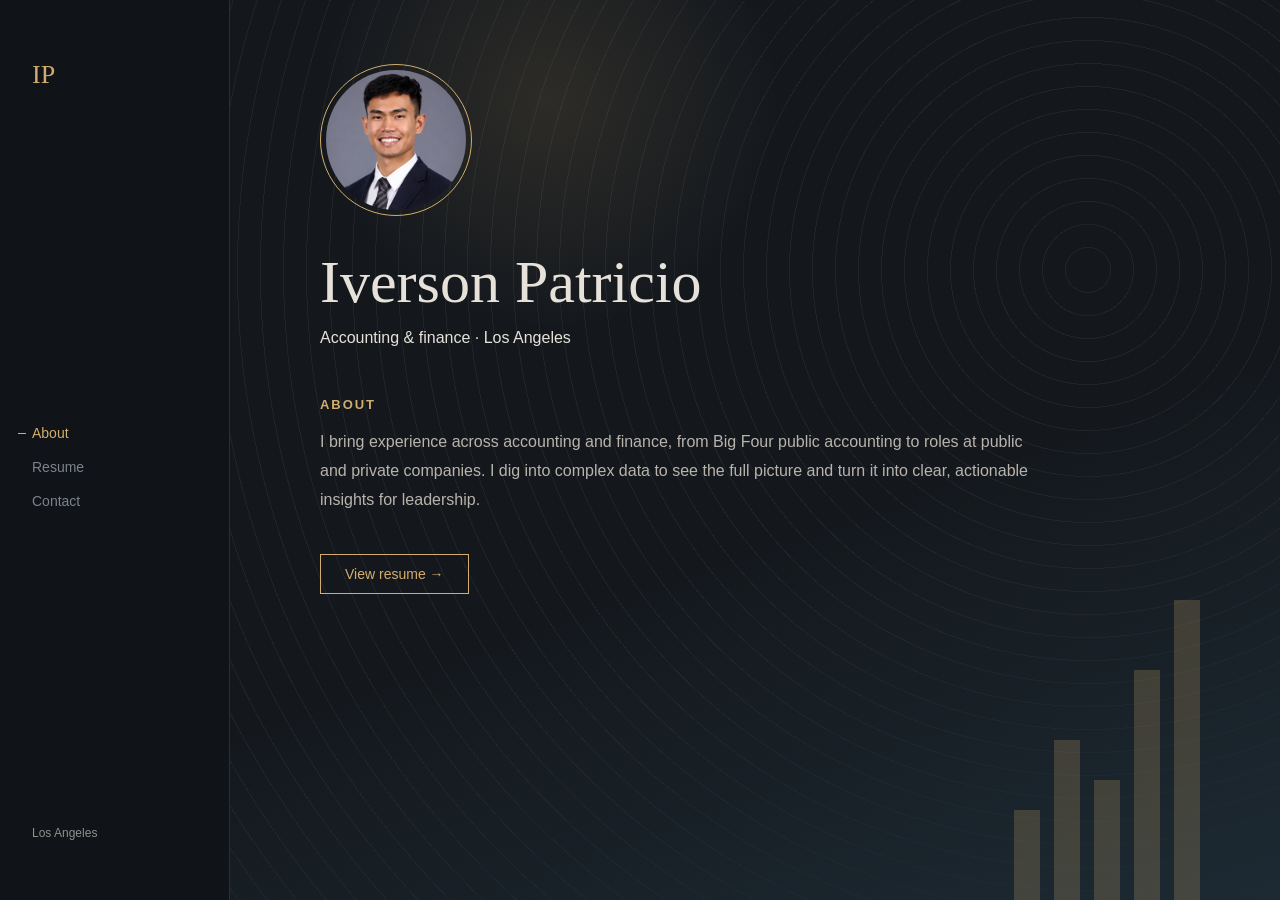
==== preview/index.html @ e3633c42 "Preview: About headshot, stacked" ====
<!doctype html><html><head><meta name="robots" content="noindex"><meta charset='utf-8'><style>body{margin:0;font-family:Helvetica,Arial,sans-serif;display:flex;height:100vh;overflow:hidden;position:relative}nav{width:230px;padding:60px 32px;box-sizing:border-box;display:flex;flex-direction:column;justify-content:space-between;position:relative;z-index:2}.links{display:flex;flex-direction:column}.links a{margin-top:18px;font-size:14px}.logo{font-family:Georgia,serif;font-size:26px}.foot{font-size:12px;opacity:.6}main{padding:120px 90px;max-width:620px;position:relative;z-index:2}h1{font-family:Georgia,serif;font-weight:400;font-size:60px;margin:0}.sub{margin:12px 0 50px}h2{font-size:13px;letter-spacing:.15em;text-transform:uppercase}p{line-height:1.8;font-size:16px}a{text-decoration:none}.btn{display:inline-block;margin-top:24px;font-size:14px;padding:11px 24px}body{background:#14181d;color:#e6e2da;background-image:repeating-radial-gradient(circle at 85% 30%,transparent 0 22px,#ffffff0d 22px 23px)}nav{background:#101317;border-right:1px solid #2a2f36}.links a{color:#7d828a}.links a.on{color:#d2ad6e}.logo{color:#d2ad6e}h2{color:#d2ad6e}p{color:#b8b4ac}.btn{border:1px solid #d2ad6e;color:#d2ad6e}.bar{position:absolute;right:80px;bottom:0;display:flex;gap:14px;align-items:flex-end;z-index:1;opacity:.22}.bar i{width:26px;background:#d2ad6e;display:block}main{}.gl{position:absolute;left:300px;top:-150px;width:500px;height:500px;background:radial-gradient(circle,#d2ad6e22,transparent 65%);z-index:1}.dg{position:absolute;right:0;top:0;width:100%;height:100%;background:linear-gradient(160deg,transparent 60%,#1d2a33 100%);z-index:0}.ln{position:absolute;left:230px;top:420px;width:420px;height:1px;background:linear-gradient(90deg,#d2ad6e66,transparent);z-index:1}body{height:auto;overflow:auto;min-height:100vh}nav{position:sticky;top:0;height:100vh}.wrap{display:flex}.tabs{display:flex;gap:22px;margin:0 0 40px;font-size:12px;letter-spacing:.15em;text-transform:uppercase}.tabs a{color:#7d828a}.tabs a.on{color:#d2ad6e}.job{border-left:1px solid #d2ad6e55;padding:0 0 26px 22px;position:relative}.job:before{content:'';position:absolute;left:-4px;top:6px;width:7px;height:7px;border-radius:50%;background:#d2ad6e}.job h3{font-family:Georgia,serif;font-weight:400;font-size:20px;margin:0}.meta{font-size:13px;color:#d2ad6e;margin:4px 0 8px}.job ul{margin:0;padding-left:18px;color:#b8b4ac;font-size:14px;line-height:1.7}.chips span{display:inline-block;border:1px solid #3a3f46;padding:6px 12px;margin:0 8px 8px 0;font-size:13px;color:#cfcac0}h2{margin-top:44px}main{max-width:720px;padding:80px 90px}
body{overflow:hidden;height:100vh}nav{height:100vh}
#stage{flex:1;position:relative;height:100vh;overflow:hidden;z-index:2}
.view{position:absolute;inset:0;overflow-y:auto;opacity:0;visibility:hidden;transform:translateY(24px);transition:opacity .55s cubic-bezier(.2,.7,.2,1),transform .55s cubic-bezier(.2,.7,.2,1),visibility 0s .55s}
.view.on{opacity:1;visibility:visible;transform:none;transition-delay:.12s,.12s,0s}
.view.out{opacity:0;transform:translateY(-16px)}
.view main{max-width:720px}
.links a{position:relative;cursor:pointer;transition:color .3s}
.links a:after{content:'';position:absolute;left:-14px;top:50%;width:0;height:1px;background:#d2ad6e;transition:width .35s}
.links a.on:after{width:8px}.links a:hover{color:#e6e2da}
.btn{transition:background .3s,color .3s}.btn:hover{background:#d2ad6e;color:#14181d}
.bar i{transform-origin:bottom;transform:scaleY(0);transition:transform 1.1s cubic-bezier(.2,.8,.2,1),opacity .6s}
.bar.go i{transform:scaleY(var(--s,1))}
.ln{transform-origin:left;transform:scaleX(0);transition:transform 1.2s cubic-bezier(.2,.8,.2,1) .2s}.ln.go{transform:scaleX(1)}
.gl{transition:transform 1.4s ease}
.rv{opacity:0;transform:translateY(14px);transition:opacity .6s ease,transform .6s ease}.rv.in{opacity:1;transform:none}
@media (prefers-reduced-motion:reduce){*{transition:none!important}}
.skcat{font-size:12px;letter-spacing:.12em;text-transform:uppercase;color:#7d828a;margin:18px 0 10px}.tabs a{cursor:pointer;transition:color .3s}.tabs a:hover{color:#e6e2da}.card{display:flex;gap:26px;align-items:center;border:1px solid #d2ad6e88;background:#101317cc;padding:28px 32px;max-width:560px;margin:10px 0 8px}.card img{width:110px;height:110px;border-radius:50%;object-fit:cover;object-position:50% 25%;border:1px solid #d2ad6e;padding:4px;flex:none}.cn{font-family:Georgia,serif;font-size:24px;color:#e6e2da}.cs{font-size:13px;color:#d2ad6e;margin:4px 0 14px}.cl{display:block;font-size:14px;color:#b8b4ac;line-height:1.8;transition:color .3s}.cl:hover{color:#d2ad6e}#about main{padding-top:64px}.hs{width:140px;height:140px;border-radius:50%;object-fit:cover;object-position:50% 25%;border:1px solid #d2ad6e;padding:5px;margin:0 0 32px;display:block;position:relative;z-index:3;flex:none}@media (max-width:900px){#about main{padding:48px 28px}.hs{width:110px;height:110px}}</style></head><body><div class='dg'></div><div class='gl'></div><div class='bar'><i style='height:90px'></i><i style='height:160px'></i><i style='height:120px'></i><i style='height:230px'></i><i style='height:300px'></i></div><nav><div class="logo">IP</div><div class="links"><a data-go="about" href="#about">About</a><a data-go="resume" href="#resume">Resume</a><a data-go="contact" href="#contact">Contact</a></div><div class="foot">Los Angeles</div></nav><div id='stage'><section class='view' id='about'><main><img class='rv hs' src='headshot.png' alt='Iverson Patricio'><h1 class='rv'>Iverson Patricio</h1><div class="sub">Accounting &amp; finance · Los Angeles</div><h2 class='rv'>About</h2><p class='rv'>I bring experience across accounting and finance, from Big Four public accounting to roles at public and private companies. I dig into complex data to see the full picture and turn it into clear, actionable insights for leadership.</p><a class="btn" href="#resume" data-go="resume">View resume →</a></main></section><section class='view' id='resume'><main><h1 class='rv'>Resume</h1><div class='sub'>Accounting &amp; finance · Los Angeles</div>
<div class='tabs'><a href='#' data-jump='r-exp'>Experience</a><a href='#' data-jump='r-edu'>Education</a><a href='#' data-jump='r-cert'>Certifications</a><a href='#' data-jump='r-skills'>Skills</a><a href='#' data-jump='r-int'>Interests</a></div>
<h2 class='rv' >Summary</h2><p class='rv'  style='color:#b8b4ac;line-height:1.8'>Finance professional with progressive experience across public accounting and corporate FP&amp;A and financial reporting in homebuilding, banking, and other private industries managing over $5B in assets.</p><h2 class='rv' id='r-exp'>Experience</h2><div class='job rv' ><h3>Senior Financial and Reporting Analyst</h3><div class='meta'>Thomas James Homes · Aliso Viejo, CA · 08/2025 – Present</div><ul><li>Managed quarterly and annual audited financial statements per GAAP, including footnotes and audit-ready tie-out schedules in Workiva</li><li>Led external audit deliverables and communications between internal teams and external auditors</li><li>Led multi-divisional P&amp;L analysis, forecasting, and reporting packages and presentations</li><li>Managed monthly board reporting packages for executive leadership, including KPIs, variance analysis, and executive-level presentations</li><li>Ensured accuracy, completeness, and integrity of financial data across monthly, quarterly, and ad-hoc reporting</li><li>Partnered with Divisional VP of Finance, Operational Finance, Corporate FP&amp;A, and Accounting to validate actuals vs. plan and forecast</li></ul></ul></div><div class='job rv' ><h3>Experienced Audit / Acting Senior</h3><div class='meta'>PwC · Los Angeles, CA · 08/2024 – 08/2025</div><ul><li>Performed financial testing and analysis aligned with US GAAP and PCAOB standards, evaluating internal controls and operational efficiency</li><li>Conducted detailed reviews of financial statements, including tie-out and tie-in procedures, to ensure data accuracy</li><li>Managed engagements from planning through reporting, meeting tight deadlines without compromising quality</li><li>As Acting Senior, directed audit work over financial statements and coordinated client deliverables, testing, and review notes</li><li>Applied GAAP and analytical procedures to investigate variances and keep deliverables accurate and audit-ready</li></ul></div><div class='job rv' ><h3>Experienced Audit Associate</h3><div class='meta'>Eide Bailly · Laguna Hills, CA · 08/2023 – 08/2024</div><ul><li>Evaluated financial statements through tie-out and tie-in procedures to ensure data integrity</li><li>Led audit projects from planning through reporting while managing competing priorities</li><li>Performed control testing and validated financial data, supporting operational efficiency</li><li>Performed substantive and controls-oriented audit work across financial statements</li><li>Delivered audit testing and documentation under tight timelines</li></ul></div><div class='job rv' ><h3>Assistant Controller</h3><div class='meta'>Freedom Management Company LLC · 05/2021 – 05/2023</div><ul><li>Managed month-end close, preparing financial documents and supporting the CFO on high-priority reporting deliverables</li><li>Reconciled QuickBooks transactions and oversaw intercompany invoicing and credit card compliance across multiple entities, strengthening financial controls</li><li>Led system migration for payroll and scheduling platforms, ensuring accurate data conversion and training staff on new financial processes</li><li>Built Excel-based schedules and management reporting packages for leadership</li><li>Partnered with leadership on financial packages and process improvements, bridging operational results to management reporting</li></ul></div><div class='job rv' ><h3>Bookkeeper · Dining Room Lead</h3><div class='meta'>Freedom Village · Lake Forest, CA · 08/2016 – 05/2021</div><ul><li>Bookkeeper (08/2018 – 05/2021): kept cash, deposits, and guest charges accurate through busy service weeks and month-end rushes</li><li>Handled vendor bills, drawer counts, and resident and guest billing questions while staying calm and responsive</li><li>Partnered with dining managers so the numbers behind a packed floor were right and residents' accounts were handled with care</li><li>Dining Room Associate / Lead (08/2016 – 08/2018): worked a fast-paced, full-service dining room, handling special requests with patience</li><li>Led busy-night shifts by keeping service moving, resolving guest concerns on the spot, and closing out the shift accurately</li></ul></div>
<h2 class='rv' id='r-edu'>Education</h2><div class='job rv' ><h3>California State University, Fullerton</h3><div class='meta'>B.A. in Accounting</div></div><div class='job rv' ><h3>Saddleback College</h3><div class='meta'>A.S. in Business Administration</div></div>
<h2 class='rv' id='r-cert'>Certifications</h2><div class='chips rv' ><span>CPA Candidate (1 of 4 sections passed)</span><span>Alteryx Core Certified</span><span>Financial Planning Foundations</span><span>Real Estate Analytics</span><span>Beta Alpha Psi</span></div>
<h2 class='rv' id='r-skills'>Skills</h2><div class='rv skcat'>Accounting &amp; Financial Reporting</div><div class='chips rv' ><span>GAAP financial statements</span><span>Month-end close</span><span>Footnote drafting</span><span>Technical accounting research</span><span>SOX / PCAOB testing</span><span>Audit liaison</span><span>Workiva</span></div><div class='rv skcat'>FP&amp;A</div><div class='chips rv' ><span>Forecasting</span><span>Financial modeling</span><span>KPI &amp; variance analysis</span><span>Management reporting</span><span>Executive presentations</span></div><div class='rv skcat'>Software</div><div class='chips rv' ><span>Alteryx</span><span>QuickBooks</span><span>Power BI</span><span>Vena FP&amp;A</span><span>Excel</span></div><div class='rv skcat'>AI</div><div class='chips rv' ><span>Claude</span><span>Codex</span><span>Grok</span><span>xAI</span></div>
<h2 class='rv' id='r-int'>Interests</h2><div class='chips rv' ><span>Going to the beach</span><span>Traveling</span><span>Playing basketball</span><span>Fitness</span></div></main></section><section class='view' id='contact'><main><h1 class='rv'>Contact</h1><div class='sub'>Accounting &amp; finance · Los Angeles</div><h2 class='rv'>Get in touch</h2><div class='card rv'><img src='headshot.png' alt='Iverson Patricio'><div><div class='cn'>Iverson Patricio</div><div class='cs'>Accounting &amp; finance · Los Angeles</div><a class='cl' href='mailto:allamiverson@gmail.com'>allamiverson@gmail.com</a><a class='cl' href='https://www.linkedin.com/in/iverson-patricio-32b6551a6/' target='_blank' rel='noopener'>linkedin.com/in/iverson-patricio-32b6551a6</a></div></div><a class='btn' href='#about' data-go='about'>← Back to about</a></main></section></div><script>
const V=['about','resume','contact'],bars=[...document.querySelectorAll('.bar i')],B=document.querySelector('.bar'),G=document.querySelector('.gl');
const sets={about:[1,1,1,1,1],resume:[.7,1.15,.9,1.3,1.05],contact:[.5,.8,1.1,.75,1.2]};
function bar(v,k=1){bars.forEach((b,i)=>{b.style.transitionDelay=(i*90)+'ms';b.style.setProperty('--s',(sets[v][i]*k).toFixed(3))})}
function show(v){if(!V.includes(v))v='about';document.querySelectorAll('.links a').forEach(a=>a.classList.toggle('on',a.dataset.go===v));
document.querySelectorAll('.view').forEach(s=>{if(s.id===v){s.classList.remove('out');s.classList.add('on');s.scrollTop=0;reveal(s)}else if(s.classList.contains('on')){s.classList.remove('on');s.classList.add('out')}});
bar(v);G.style.transform='translate('+(V.indexOf(v)*60)+'px,'+(V.indexOf(v)*40)+'px)'}
document.addEventListener('click',e=>{const j=e.target.closest('[data-jump]');if(j){e.preventDefault();const t=document.getElementById(j.dataset.jump),v=t.closest('.view');v.scrollTo({top:t.offsetTop-30,behavior:'smooth'});document.querySelectorAll('.tabs a').forEach(x=>x.classList.toggle('on',x===j));return}const a=e.target.closest('[data-go]');if(a){e.preventDefault();history.pushState(null,'','#'+a.dataset.go);show(a.dataset.go)}});
addEventListener('popstate',()=>show(location.hash.slice(1)));
const io=new IntersectionObserver(es=>es.forEach(x=>{if(x.isIntersecting){x.target.classList.add('in');io.unobserve(x.target)}}),{threshold:.15});
function reveal(s){s.querySelectorAll('.rv').forEach((el,i)=>{el.classList.remove('in');el.style.transitionDelay=Math.min(i*60,360)+'ms';if(el.getBoundingClientRect().top<innerHeight){setTimeout(()=>el.classList.add('in'),30)}else io.observe(el)})}
document.querySelectorAll('.view').forEach(s=>s.addEventListener('scroll',()=>{const p=s.scrollTop/Math.max(1,s.scrollHeight-s.clientHeight);bars.forEach(b=>b.style.transitionDelay='0ms');bar(s.id,1+p*.25);B.style.opacity=(.22-p*.08).toFixed(3)}));
requestAnimationFrame(()=>{B.classList.add('go');show(location.hash.slice(1)||'about')});
</script></body></html>
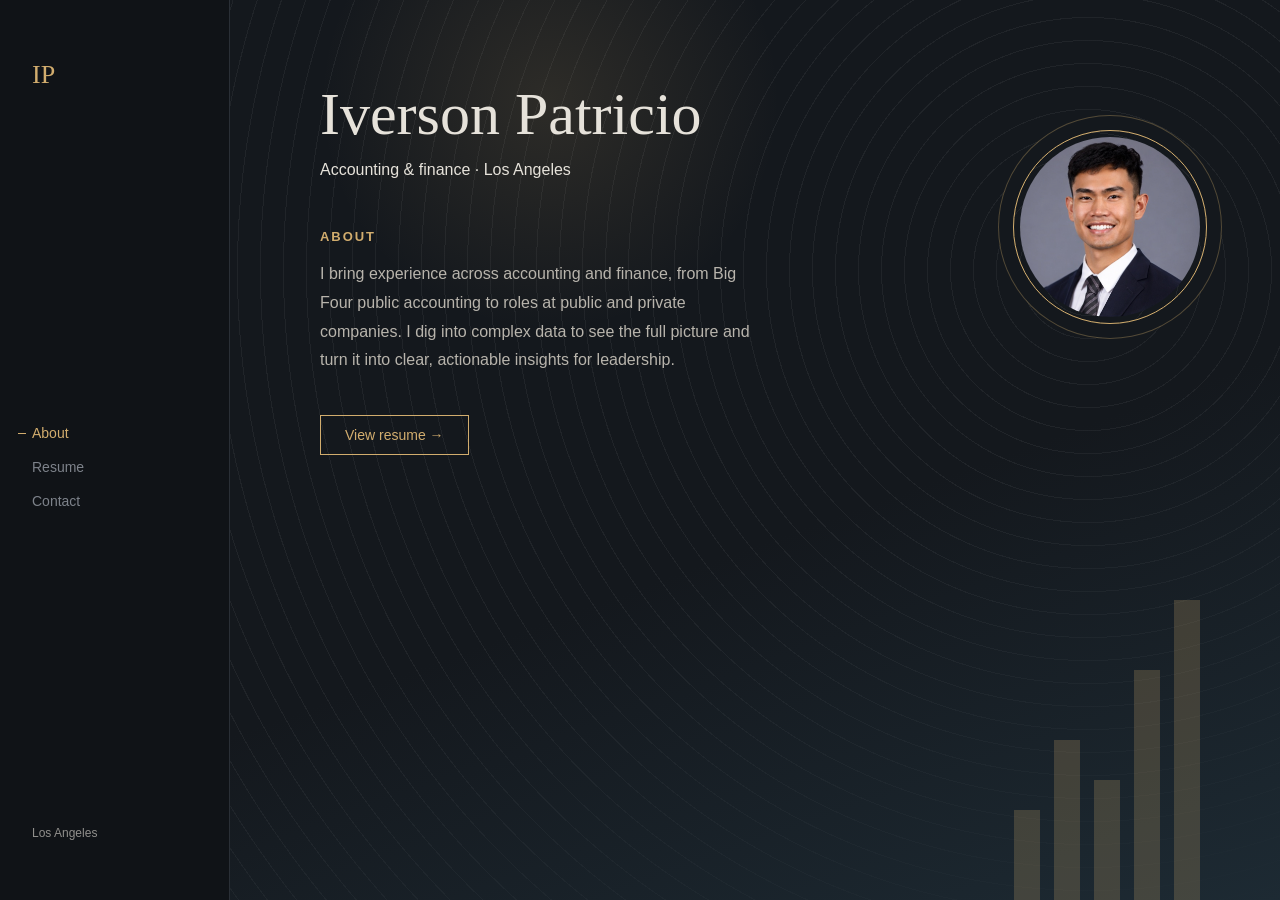
==== commit d229e625: "Preview: About photo in gold rings, text column narrowed" ====
--- a/preview/index.html
+++ b/preview/index.html
@@ -15,7 +15,7 @@
 .gl{transition:transform 1.4s ease}
 .rv{opacity:0;transform:translateY(14px);transition:opacity .6s ease,transform .6s ease}.rv.in{opacity:1;transform:none}
 @media (prefers-reduced-motion:reduce){*{transition:none!important}}
-.skcat{font-size:12px;letter-spacing:.12em;text-transform:uppercase;color:#7d828a;margin:18px 0 10px}.tabs a{cursor:pointer;transition:color .3s}.tabs a:hover{color:#e6e2da}.card{display:flex;gap:26px;align-items:center;border:1px solid #d2ad6e88;background:#101317cc;padding:28px 32px;max-width:560px;margin:10px 0 8px}.card img{width:110px;height:110px;border-radius:50%;object-fit:cover;object-position:50% 25%;border:1px solid #d2ad6e;padding:4px;flex:none}.cn{font-family:Georgia,serif;font-size:24px;color:#e6e2da}.cs{font-size:13px;color:#d2ad6e;margin:4px 0 14px}.cl{display:block;font-size:14px;color:#b8b4ac;line-height:1.8;transition:color .3s}.cl:hover{color:#d2ad6e}#about main{padding-top:64px}.hs{width:140px;height:140px;border-radius:50%;object-fit:cover;object-position:50% 25%;border:1px solid #d2ad6e;padding:5px;margin:0 0 32px;display:block;position:relative;z-index:3;flex:none}@media (max-width:900px){#about main{padding:48px 28px}.hs{width:110px;height:110px}}</style></head><body><div class='dg'></div><div class='gl'></div><div class='bar'><i style='height:90px'></i><i style='height:160px'></i><i style='height:120px'></i><i style='height:230px'></i><i style='height:300px'></i></div><nav><div class="logo">IP</div><div class="links"><a data-go="about" href="#about">About</a><a data-go="resume" href="#resume">Resume</a><a data-go="contact" href="#contact">Contact</a></div><div class="foot">Los Angeles</div></nav><div id='stage'><section class='view' id='about'><main><img class='rv hs' src='headshot.png' alt='Iverson Patricio'><h1 class='rv'>Iverson Patricio</h1><div class="sub">Accounting &amp; finance · Los Angeles</div><h2 class='rv'>About</h2><p class='rv'>I bring experience across accounting and finance, from Big Four public accounting to roles at public and private companies. I dig into complex data to see the full picture and turn it into clear, actionable insights for leadership.</p><a class="btn" href="#resume" data-go="resume">View resume →</a></main></section><section class='view' id='resume'><main><h1 class='rv'>Resume</h1><div class='sub'>Accounting &amp; finance · Los Angeles</div>
+.skcat{font-size:12px;letter-spacing:.12em;text-transform:uppercase;color:#7d828a;margin:18px 0 10px}.tabs a{cursor:pointer;transition:color .3s}.tabs a:hover{color:#e6e2da}.card{display:flex;gap:26px;align-items:center;border:1px solid #d2ad6e88;background:#101317cc;padding:28px 32px;max-width:560px;margin:10px 0 8px}.card img{width:110px;height:110px;border-radius:50%;object-fit:cover;object-position:50% 25%;border:1px solid #d2ad6e;padding:4px;flex:none}.cn{font-family:Georgia,serif;font-size:24px;color:#e6e2da}.cs{font-size:13px;color:#d2ad6e;margin:4px 0 14px}.cl{display:block;font-size:14px;color:#b8b4ac;line-height:1.8;transition:color .3s}.cl:hover{color:#d2ad6e}.hs{width:140px;height:140px;border-radius:50%;object-fit:cover;object-position:50% 25%;border:1px solid #d2ad6e;padding:5px;margin:0 0 32px;display:block;position:relative;z-index:3;flex:none}@media (max-width:900px){#about main{padding:48px 28px}.hs{width:110px;height:110px}}#about main,#about p{max-width:440px}.ring{position:absolute;right:7%;top:130px;width:180px;height:180px;border-radius:50%;object-fit:cover;object-position:50% 25%;border:1px solid #d2ad6e;padding:6px;box-shadow:0 0 0 14px #14181d,0 0 0 15px #d2ad6e55;z-index:1}@media (max-width:1100px){.ring{position:static;display:block;width:120px;height:120px;margin:48px 0 0 90px}#about main{padding-top:36px}}</style></head><body><div class='dg'></div><div class='gl'></div><div class='bar'><i style='height:90px'></i><i style='height:160px'></i><i style='height:120px'></i><i style='height:230px'></i><i style='height:300px'></i></div><nav><div class="logo">IP</div><div class="links"><a data-go="about" href="#about">About</a><a data-go="resume" href="#resume">Resume</a><a data-go="contact" href="#contact">Contact</a></div><div class="foot">Los Angeles</div></nav><div id='stage'><section class='view' id='about'><img class='ring' src='headshot.png' alt='Iverson Patricio'><main><h1 class='rv'>Iverson Patricio</h1><div class="sub">Accounting &amp; finance · Los Angeles</div><h2 class='rv'>About</h2><p class='rv'>I bring experience across accounting and finance, from Big Four public accounting to roles at public and private companies. I dig into complex data to see the full picture and turn it into clear, actionable insights for leadership.</p><a class="btn" href="#resume" data-go="resume">View resume →</a></main></section><section class='view' id='resume'><main><h1 class='rv'>Resume</h1><div class='sub'>Accounting &amp; finance · Los Angeles</div>
 <div class='tabs'><a href='#' data-jump='r-exp'>Experience</a><a href='#' data-jump='r-edu'>Education</a><a href='#' data-jump='r-cert'>Certifications</a><a href='#' data-jump='r-skills'>Skills</a><a href='#' data-jump='r-int'>Interests</a></div>
 <h2 class='rv' >Summary</h2><p class='rv'  style='color:#b8b4ac;line-height:1.8'>Finance professional with progressive experience across public accounting and corporate FP&amp;A and financial reporting in homebuilding, banking, and other private industries managing over $5B in assets.</p><h2 class='rv' id='r-exp'>Experience</h2><div class='job rv' ><h3>Senior Financial and Reporting Analyst</h3><div class='meta'>Thomas James Homes · Aliso Viejo, CA · 08/2025 – Present</div><ul><li>Managed quarterly and annual audited financial statements per GAAP, including footnotes and audit-ready tie-out schedules in Workiva</li><li>Led external audit deliverables and communications between internal teams and external auditors</li><li>Led multi-divisional P&amp;L analysis, forecasting, and reporting packages and presentations</li><li>Managed monthly board reporting packages for executive leadership, including KPIs, variance analysis, and executive-level presentations</li><li>Ensured accuracy, completeness, and integrity of financial data across monthly, quarterly, and ad-hoc reporting</li><li>Partnered with Divisional VP of Finance, Operational Finance, Corporate FP&amp;A, and Accounting to validate actuals vs. plan and forecast</li></ul></ul></div><div class='job rv' ><h3>Experienced Audit / Acting Senior</h3><div class='meta'>PwC · Los Angeles, CA · 08/2024 – 08/2025</div><ul><li>Performed financial testing and analysis aligned with US GAAP and PCAOB standards, evaluating internal controls and operational efficiency</li><li>Conducted detailed reviews of financial statements, including tie-out and tie-in procedures, to ensure data accuracy</li><li>Managed engagements from planning through reporting, meeting tight deadlines without compromising quality</li><li>As Acting Senior, directed audit work over financial statements and coordinated client deliverables, testing, and review notes</li><li>Applied GAAP and analytical procedures to investigate variances and keep deliverables accurate and audit-ready</li></ul></div><div class='job rv' ><h3>Experienced Audit Associate</h3><div class='meta'>Eide Bailly · Laguna Hills, CA · 08/2023 – 08/2024</div><ul><li>Evaluated financial statements through tie-out and tie-in procedures to ensure data integrity</li><li>Led audit projects from planning through reporting while managing competing priorities</li><li>Performed control testing and validated financial data, supporting operational efficiency</li><li>Performed substantive and controls-oriented audit work across financial statements</li><li>Delivered audit testing and documentation under tight timelines</li></ul></div><div class='job rv' ><h3>Assistant Controller</h3><div class='meta'>Freedom Management Company LLC · 05/2021 – 05/2023</div><ul><li>Managed month-end close, preparing financial documents and supporting the CFO on high-priority reporting deliverables</li><li>Reconciled QuickBooks transactions and oversaw intercompany invoicing and credit card compliance across multiple entities, strengthening financial controls</li><li>Led system migration for payroll and scheduling platforms, ensuring accurate data conversion and training staff on new financial processes</li><li>Built Excel-based schedules and management reporting packages for leadership</li><li>Partnered with leadership on financial packages and process improvements, bridging operational results to management reporting</li></ul></div><div class='job rv' ><h3>Bookkeeper · Dining Room Lead</h3><div class='meta'>Freedom Village · Lake Forest, CA · 08/2016 – 05/2021</div><ul><li>Bookkeeper (08/2018 – 05/2021): kept cash, deposits, and guest charges accurate through busy service weeks and month-end rushes</li><li>Handled vendor bills, drawer counts, and resident and guest billing questions while staying calm and responsive</li><li>Partnered with dining managers so the numbers behind a packed floor were right and residents' accounts were handled with care</li><li>Dining Room Associate / Lead (08/2016 – 08/2018): worked a fast-paced, full-service dining room, handling special requests with patience</li><li>Led busy-night shifts by keeping service moving, resolving guest concerns on the spot, and closing out the shift accurately</li></ul></div>
 <h2 class='rv' id='r-edu'>Education</h2><div class='job rv' ><h3>California State University, Fullerton</h3><div class='meta'>B.A. in Accounting</div></div><div class='job rv' ><h3>Saddleback College</h3><div class='meta'>A.S. in Business Administration</div></div>
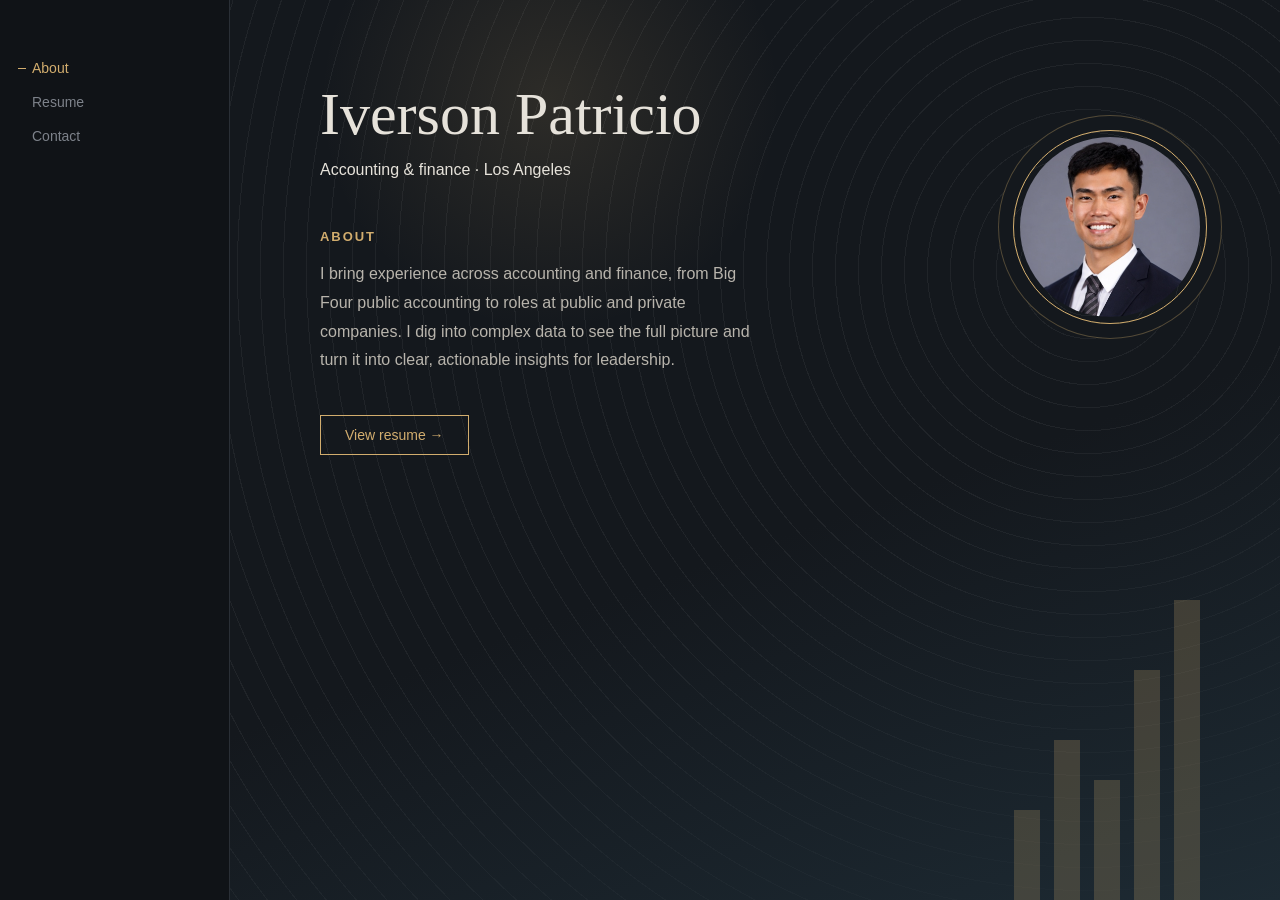
==== commit 6e90f8fd: "Preview: nav top-left, remove IP and Los Angeles" ====
--- a/preview/index.html
+++ b/preview/index.html
@@ -15,7 +15,7 @@
 .gl{transition:transform 1.4s ease}
 .rv{opacity:0;transform:translateY(14px);transition:opacity .6s ease,transform .6s ease}.rv.in{opacity:1;transform:none}
 @media (prefers-reduced-motion:reduce){*{transition:none!important}}
-.skcat{font-size:12px;letter-spacing:.12em;text-transform:uppercase;color:#7d828a;margin:18px 0 10px}.tabs a{cursor:pointer;transition:color .3s}.tabs a:hover{color:#e6e2da}.card{display:flex;gap:26px;align-items:center;border:1px solid #d2ad6e88;background:#101317cc;padding:28px 32px;max-width:560px;margin:10px 0 8px}.card img{width:110px;height:110px;border-radius:50%;object-fit:cover;object-position:50% 25%;border:1px solid #d2ad6e;padding:4px;flex:none}.cn{font-family:Georgia,serif;font-size:24px;color:#e6e2da}.cs{font-size:13px;color:#d2ad6e;margin:4px 0 14px}.cl{display:block;font-size:14px;color:#b8b4ac;line-height:1.8;transition:color .3s}.cl:hover{color:#d2ad6e}.hs{width:140px;height:140px;border-radius:50%;object-fit:cover;object-position:50% 25%;border:1px solid #d2ad6e;padding:5px;margin:0 0 32px;display:block;position:relative;z-index:3;flex:none}@media (max-width:900px){#about main{padding:48px 28px}.hs{width:110px;height:110px}}#about main,#about p{max-width:440px}.ring{position:absolute;right:7%;top:130px;width:180px;height:180px;border-radius:50%;object-fit:cover;object-position:50% 25%;border:1px solid #d2ad6e;padding:6px;box-shadow:0 0 0 14px #14181d,0 0 0 15px #d2ad6e55;z-index:1}@media (max-width:1100px){.ring{position:static;display:block;width:120px;height:120px;margin:48px 0 0 90px}#about main{padding-top:36px}}</style></head><body><div class='dg'></div><div class='gl'></div><div class='bar'><i style='height:90px'></i><i style='height:160px'></i><i style='height:120px'></i><i style='height:230px'></i><i style='height:300px'></i></div><nav><div class="logo">IP</div><div class="links"><a data-go="about" href="#about">About</a><a data-go="resume" href="#resume">Resume</a><a data-go="contact" href="#contact">Contact</a></div><div class="foot">Los Angeles</div></nav><div id='stage'><section class='view' id='about'><img class='ring' src='headshot.png' alt='Iverson Patricio'><main><h1 class='rv'>Iverson Patricio</h1><div class="sub">Accounting &amp; finance · Los Angeles</div><h2 class='rv'>About</h2><p class='rv'>I bring experience across accounting and finance, from Big Four public accounting to roles at public and private companies. I dig into complex data to see the full picture and turn it into clear, actionable insights for leadership.</p><a class="btn" href="#resume" data-go="resume">View resume →</a></main></section><section class='view' id='resume'><main><h1 class='rv'>Resume</h1><div class='sub'>Accounting &amp; finance · Los Angeles</div>
+.skcat{font-size:12px;letter-spacing:.12em;text-transform:uppercase;color:#7d828a;margin:18px 0 10px}.tabs a{cursor:pointer;transition:color .3s}.tabs a:hover{color:#e6e2da}.card{display:flex;gap:26px;align-items:center;border:1px solid #d2ad6e88;background:#101317cc;padding:28px 32px;max-width:560px;margin:10px 0 8px}.card img{width:110px;height:110px;border-radius:50%;object-fit:cover;object-position:50% 25%;border:1px solid #d2ad6e;padding:4px;flex:none}.cn{font-family:Georgia,serif;font-size:24px;color:#e6e2da}.cs{font-size:13px;color:#d2ad6e;margin:4px 0 14px}.cl{display:block;font-size:14px;color:#b8b4ac;line-height:1.8;transition:color .3s}.cl:hover{color:#d2ad6e}.hs{width:140px;height:140px;border-radius:50%;object-fit:cover;object-position:50% 25%;border:1px solid #d2ad6e;padding:5px;margin:0 0 32px;display:block;position:relative;z-index:3;flex:none}@media (max-width:900px){#about main{padding:48px 28px}.hs{width:110px;height:110px}}#about main,#about p{max-width:440px}.ring{position:absolute;right:7%;top:130px;width:180px;height:180px;border-radius:50%;object-fit:cover;object-position:50% 25%;border:1px solid #d2ad6e;padding:6px;box-shadow:0 0 0 14px #14181d,0 0 0 15px #d2ad6e55;z-index:1}@media (max-width:1100px){.ring{position:static;display:block;width:120px;height:120px;margin:48px 0 0 90px}#about main{padding-top:36px}}nav{justify-content:flex-start!important}.links a:first-child{margin-top:0}</style></head><body><div class='dg'></div><div class='gl'></div><div class='bar'><i style='height:90px'></i><i style='height:160px'></i><i style='height:120px'></i><i style='height:230px'></i><i style='height:300px'></i></div><nav><div class="links"><a data-go="about" href="#about">About</a><a data-go="resume" href="#resume">Resume</a><a data-go="contact" href="#contact">Contact</a></div></nav><div id='stage'><section class='view' id='about'><img class='ring' src='headshot.png' alt='Iverson Patricio'><main><h1 class='rv'>Iverson Patricio</h1><div class="sub">Accounting &amp; finance · Los Angeles</div><h2 class='rv'>About</h2><p class='rv'>I bring experience across accounting and finance, from Big Four public accounting to roles at public and private companies. I dig into complex data to see the full picture and turn it into clear, actionable insights for leadership.</p><a class="btn" href="#resume" data-go="resume">View resume →</a></main></section><section class='view' id='resume'><main><h1 class='rv'>Resume</h1><div class='sub'>Accounting &amp; finance · Los Angeles</div>
 <div class='tabs'><a href='#' data-jump='r-exp'>Experience</a><a href='#' data-jump='r-edu'>Education</a><a href='#' data-jump='r-cert'>Certifications</a><a href='#' data-jump='r-skills'>Skills</a><a href='#' data-jump='r-int'>Interests</a></div>
 <h2 class='rv' >Summary</h2><p class='rv'  style='color:#b8b4ac;line-height:1.8'>Finance professional with progressive experience across public accounting and corporate FP&amp;A and financial reporting in homebuilding, banking, and other private industries managing over $5B in assets.</p><h2 class='rv' id='r-exp'>Experience</h2><div class='job rv' ><h3>Senior Financial and Reporting Analyst</h3><div class='meta'>Thomas James Homes · Aliso Viejo, CA · 08/2025 – Present</div><ul><li>Managed quarterly and annual audited financial statements per GAAP, including footnotes and audit-ready tie-out schedules in Workiva</li><li>Led external audit deliverables and communications between internal teams and external auditors</li><li>Led multi-divisional P&amp;L analysis, forecasting, and reporting packages and presentations</li><li>Managed monthly board reporting packages for executive leadership, including KPIs, variance analysis, and executive-level presentations</li><li>Ensured accuracy, completeness, and integrity of financial data across monthly, quarterly, and ad-hoc reporting</li><li>Partnered with Divisional VP of Finance, Operational Finance, Corporate FP&amp;A, and Accounting to validate actuals vs. plan and forecast</li></ul></ul></div><div class='job rv' ><h3>Experienced Audit / Acting Senior</h3><div class='meta'>PwC · Los Angeles, CA · 08/2024 – 08/2025</div><ul><li>Performed financial testing and analysis aligned with US GAAP and PCAOB standards, evaluating internal controls and operational efficiency</li><li>Conducted detailed reviews of financial statements, including tie-out and tie-in procedures, to ensure data accuracy</li><li>Managed engagements from planning through reporting, meeting tight deadlines without compromising quality</li><li>As Acting Senior, directed audit work over financial statements and coordinated client deliverables, testing, and review notes</li><li>Applied GAAP and analytical procedures to investigate variances and keep deliverables accurate and audit-ready</li></ul></div><div class='job rv' ><h3>Experienced Audit Associate</h3><div class='meta'>Eide Bailly · Laguna Hills, CA · 08/2023 – 08/2024</div><ul><li>Evaluated financial statements through tie-out and tie-in procedures to ensure data integrity</li><li>Led audit projects from planning through reporting while managing competing priorities</li><li>Performed control testing and validated financial data, supporting operational efficiency</li><li>Performed substantive and controls-oriented audit work across financial statements</li><li>Delivered audit testing and documentation under tight timelines</li></ul></div><div class='job rv' ><h3>Assistant Controller</h3><div class='meta'>Freedom Management Company LLC · 05/2021 – 05/2023</div><ul><li>Managed month-end close, preparing financial documents and supporting the CFO on high-priority reporting deliverables</li><li>Reconciled QuickBooks transactions and oversaw intercompany invoicing and credit card compliance across multiple entities, strengthening financial controls</li><li>Led system migration for payroll and scheduling platforms, ensuring accurate data conversion and training staff on new financial processes</li><li>Built Excel-based schedules and management reporting packages for leadership</li><li>Partnered with leadership on financial packages and process improvements, bridging operational results to management reporting</li></ul></div><div class='job rv' ><h3>Bookkeeper · Dining Room Lead</h3><div class='meta'>Freedom Village · Lake Forest, CA · 08/2016 – 05/2021</div><ul><li>Bookkeeper (08/2018 – 05/2021): kept cash, deposits, and guest charges accurate through busy service weeks and month-end rushes</li><li>Handled vendor bills, drawer counts, and resident and guest billing questions while staying calm and responsive</li><li>Partnered with dining managers so the numbers behind a packed floor were right and residents' accounts were handled with care</li><li>Dining Room Associate / Lead (08/2016 – 08/2018): worked a fast-paced, full-service dining room, handling special requests with patience</li><li>Led busy-night shifts by keeping service moving, resolving guest concerns on the spot, and closing out the shift accurately</li></ul></div>
 <h2 class='rv' id='r-edu'>Education</h2><div class='job rv' ><h3>California State University, Fullerton</h3><div class='meta'>B.A. in Accounting</div></div><div class='job rv' ><h3>Saddleback College</h3><div class='meta'>A.S. in Business Administration</div></div>
